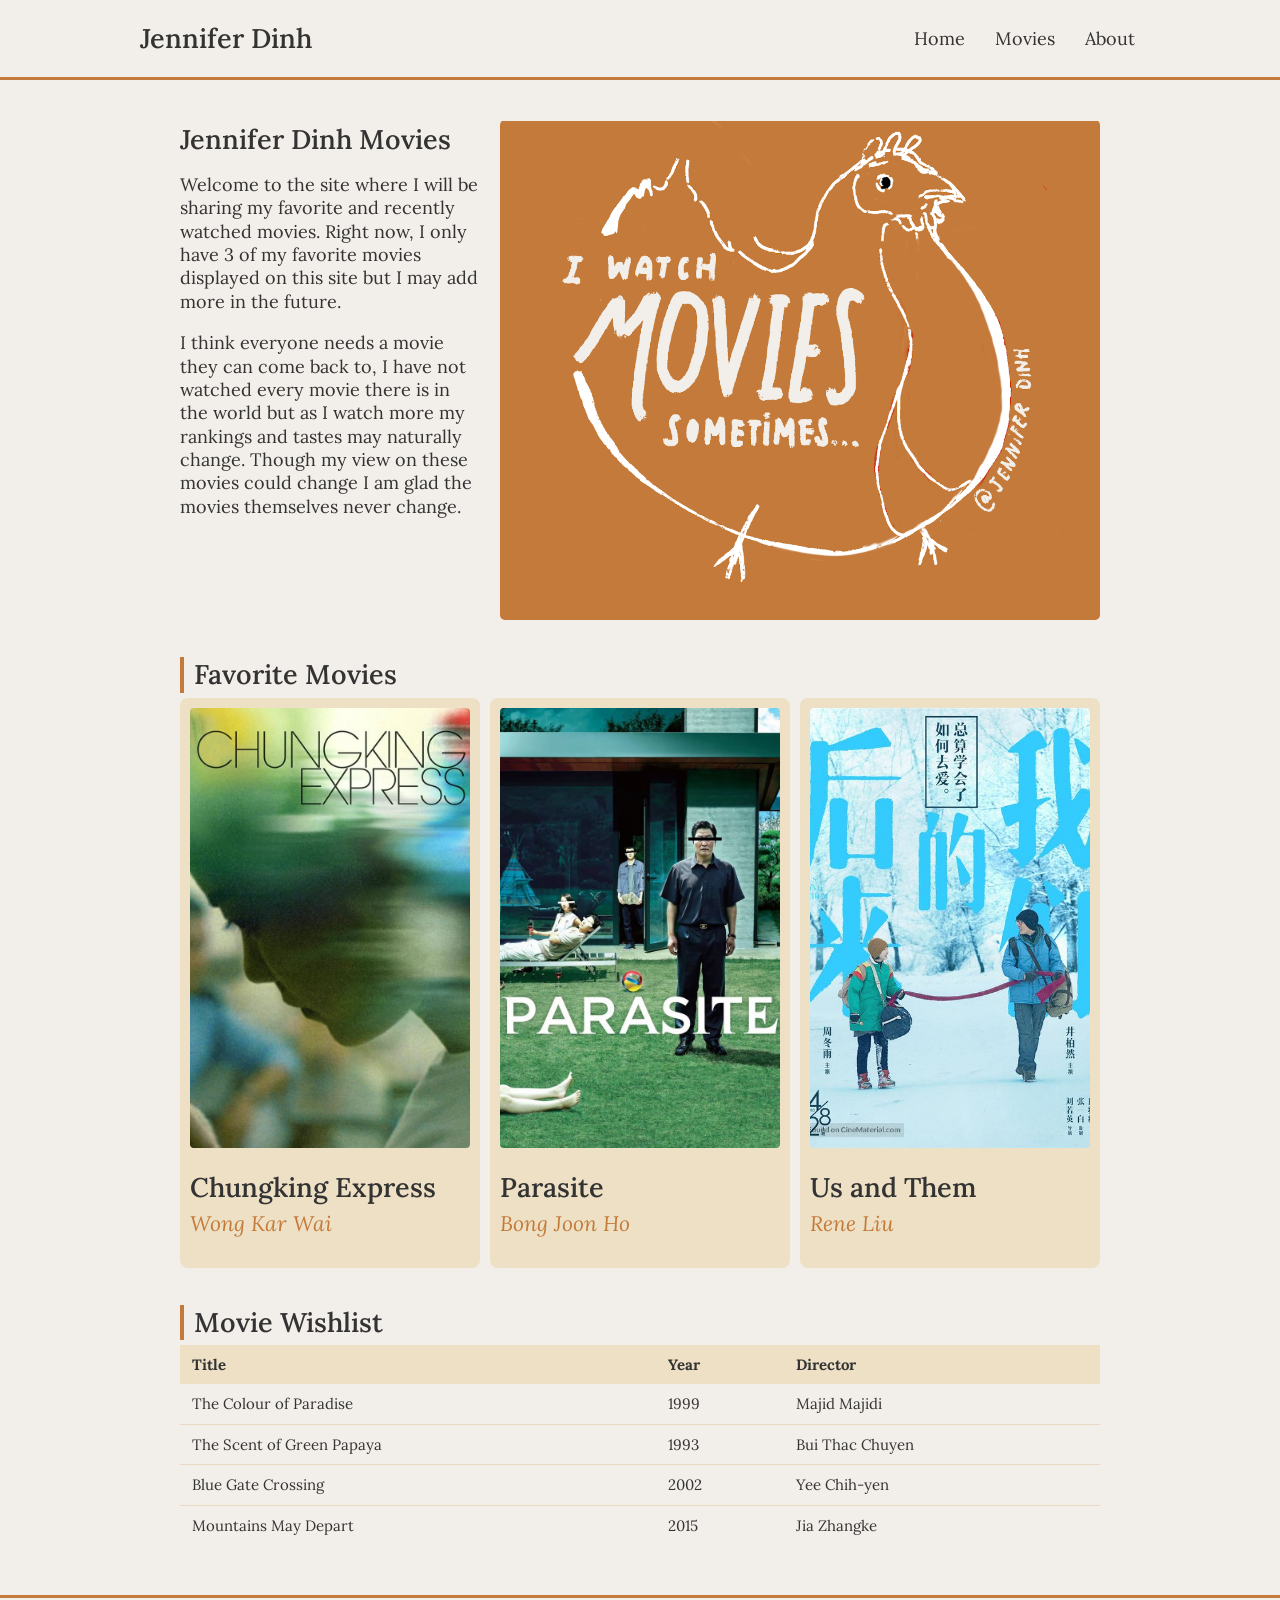
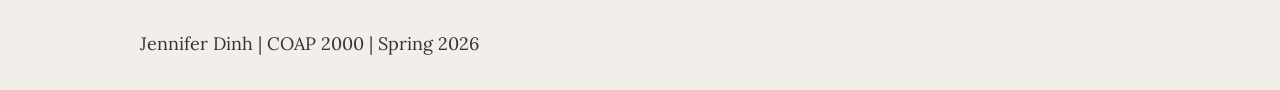
==== index.html @ 3a75ae8d "first commit" ====
<!doctype html>
<html lang="en">
  <head>
    <meta charset="UTF-8" />
    <meta name="viewport" content="width=device-width, initial-scale=1.0" />
    <title>Jennifer Dinh, Home Movie</title>
    <link rel="stylesheet" href="style/styles.css" />
    <link rel="preconnect" href="https://fonts.googleapis.com" />
    <link rel="preconnect" href="https://fonts.gstatic.com" crossorigin />
    <link
      href="https://fonts.googleapis.com/css2?family=Kirang+Haerang&family=Lora:ital,
      wght@0,400..700;1,400..700&family=Playfair+Display:ital,wght@0,400..900;1,400..
      900&family=Roboto:ital,wght@0,100..900;1,100..900&display=swap"
      rel="stylesheet"
    />
  </head>

  <body>
    <header>
      <div class="header-inner">
        <a href="index.html">
          <h2>Jennifer Dinh</h2>
        </a>
        <nav>
          <ul>
            <li><a href="index.html">Home</a></li>
            <li><a href="index.html#movies">Movies</a></li>
            <li><a href="about.html">About</a></li>
          </ul>
        </nav>
      </div>
    </header>

    <main>
      <section class="index-hero">
        <div class="text">
          <h1>Jennifer Dinh Movies</h1>
          <p>
            Welcome to the site where I will be sharing my favorite and recently
            watched movies. Right now, I only have 3 of my favorite movies
            displayed on this site but I may add more in the future.
          </p>
          <p>
            I think everyone needs a movie they can come back to, I have not
            watched every movie there is in the world but as I watch more my
            rankings and tastes may naturally change. Though my view on these
            movies could change I am glad the movies themselves never change.
          </p>
        </div>
        <div class="image">
          <img
            src="images/chickenzodiac.png"
            alt="orange background hand drawn chicken with words I WATCH MOVIES SOMETIMES"
          />
        </div>
      </section>

      <section class="favorite-movies" id="movies">
        <div class="heading"><h2>Favorite Movies</h2></div>

        <div class="grid">
          <a href="movie1.html">
            <div class="movie-card">
              <img
                src="images/ChungkingExpress.jpg"
                alt="Chungking Express movie poster of 
                Faye Wong with colored gradient"
              />
              <h2>Chungking Express</h2>

              <h3 class="subtitle">Wong Kar Wai</h3>
            </div>
          </a>

          <a href="movie2.html">
            <div class="movie-card">
              <img
                src="images/Parasite.jpg"
                alt="Parasite movie poster green lawn covered eyes"
              />
              <h2>Parasite</h2>

              <h3 class="subtitle">Bong Joon Ho</h3>
            </div>
          </a>

          <a href="movie3.html">
            <div class="movie-card">
              <img
                src="images/UsandThem.jpg"
                alt="Us and Them movie poster snowy background blue word overlay"
              />
              <h2>Us and Them</h2>

              <h3 class="subtitle">Rene Liu</h3>
            </div>
          </a>
        </div>
      </section>

      <section class="movie-wishlist"></section>
      <div class="heading"><h2>Movie Wishlist</h2></div>
      <table>
        <tr>
          <th>Title</th>
          <th>Year</th>
          <th>Director</th>
        </tr>
        <tr>
          <td>The Colour of Paradise</td>
          <td>1999</td>
          <td>Majid Majidi</td>
        </tr>
        <tr>
          <td>The Scent of Green Papaya</td>
          <td>1993</td>
          <td>Bui Thac Chuyen</td>
        </tr>
        <tr>
          <td>Blue Gate Crossing</td>
          <td>2002</td>
          <td>Yee Chih-yen</td>
        </tr>
        <tr>
          <td>Mountains May Depart</td>
          <td>2015</td>
          <td>Jia Zhangke</td>
        </tr>
      </table>
    </main>

    <footer>
      <div class="footer-inner">
        <p>Jennifer Dinh | COAP 2000 | Spring 2026</p>
      </div>
    </footer>
  </body>
</html>
---- style/styles.css ----
html {
  box-sizing: border-box;
  scroll-behavior: smooth;
}
*,
*:before,
*:after {
  box-sizing: inherit;
}
body {
  width: 100%;
  min-height: 100vh;
  display: flex;
  flex-direction: column;
  margin: 0 auto;
  font-size: 18px;
  line-height: 1.3;
  color: #333;
  background: #f2eee9;
  font-family: "Lora", serif;
}

main {
  padding-top: 40px;
  max-width: 1000px;
  margin: 0 auto;
  padding: 0 40px;
  flex: 1;
}
h1,
h2,
h3 {
  font-weight: 549;
  margin: 5px 0;
}
h1 {
  line-height: 1.1;
}
a {
  text-decoration: none;
  color: #333;
}
a:hover {
  text-decoration: none;
  opacity: 0.9;
}

.movie-card img,
.favorite-scene-card img,
.about img {
  width: 100%;
  object-fit: cover;
}

.movie-card,
.favorite-scene-card {
  background: #ede0c4;
  padding: 10px;
  border-radius: 8px;
}

/* HEADER & NAV */
header {
  border-bottom: 3px solid #c47a3a;
}
header,
footer {
  color: #f2eee9;
  padding: 1rem 2rem;
}

body > header {
  margin-bottom: 40px;
}

header a,
nav a {
  color: #333;
}
.header-inner,
.footer-inner {
  max-width: 1000px;
  margin: 0 auto;
  display: flex;
  justify-content: space-between;
  align-items: center;
}

header p {
  margin: 5px 0;
  font-size: 20px;
}
nav ul {
  list-style-type: none;
  margin: 0;
  padding: 0;
  display: flex;
}
nav ul li {
  margin: 5px;
}
nav a {
  padding: 20px 0 40px 20px;
  text-decoration: none;
}

/* MAIN */
.heading {
  border-radius: 0;
  border-left: 4px solid #c47a3a;
  padding-left: 10px;
}
.index-hero {
  display: grid;
  grid-template-columns: 1fr 2fr;
  margin-bottom: 2rem;
  gap: 20px;
}

.index-hero img {
  width: 100%;
  height: 500px;
  object-fit: cover;
  object-position: center 1px;
  border-radius: 5px;
}
.favorite-movies h1 {
  font-weight: 549;
}
.grid {
  display: grid;
  grid-template-columns: repeat(3, 1fr);
  gap: 10px;
}

.movie-card {
  height: 570px;
  margin-bottom: 2rem;
}

.movie-card:hover {
  opacity: 0.9;
  box-shadow: 0 8px 24px rgba(0, 0, 0, 0.1);
}

.movie-card img {
  height: 440px;
  margin-bottom: 12px;
  border-radius: 4px;
}

table {
  width: 100%;
  border-collapse: collapse;
  font-size: 15px;
}

th {
  text-align: left;
  padding: 10px 12px;
  background: #ede0c4;
}

td {
  padding: 10px 12px;
  border-bottom: 1px solid #e8d9c0;
}

tr:last-child td {
  border-bottom: none;
}

@media (max-width: 1024px) {
  .grid {
    grid-template-columns: 1fr;
    gap: 20px;
  }

  .movie-card {
    padding: 20px 20px;
    margin-bottom: 20px;
  }
}

/* MOVIE */

.hero {
  display: grid;
  grid-template-columns: 1fr 2fr;
  gap: 20px;
}

.subtitle {
  font-style: italic;
  color: #c47a3a;
  font-weight: normal;
}

.quote {
  display: flex;
  flex-direction: column;
  margin-top: 3rem;
  margin-bottom: 3rem;
  justify-content: center;
  width: 85%;
  background: #ede0c4;
  border-left: 3px solid #c47a3a;

  border-radius: 0 10px 10px 0;
}

.quote1 {
  height: 200px;
}
.quote2 {
  width: 70%;
}
.quote3 {
  height: 150px;
}

.quote h2 {
  font-style: italic;
  padding: 0 30px;
  font-weight: normal;
}

.quote h3 {
  font-weight: normal;
  color: #c47a3a;
  padding-left: 30px;
}
.movie-poster img {
  height: 600px;
}

.scene-grid {
  display: grid;
  grid-template-columns: repeat(2, 1fr);
  gap: 15px;
  margin-top: 20px;
}

.favorite-scenes {
  margin-bottom: 3rem;
}

.favorite-scene-card img {
  height: 280px;
}

.favorite-scene-card p {
  margin-top: 0;
}

iframe {
  width: 100%;
  height: 600px;
  border: none;
  border-radius: 5px;
}
.trailer {
  display: flex;
  flex-direction: column;
  gap: 20px;
  margin-bottom: 3rem;
}
.cast ul {
  display: flex;
  gap: 1rem;
  list-style: none;
  padding: 0;
  flex-wrap: nowrap;
}

.cast li {
  padding: 0 1rem;
  border-left: 1px solid #c47a3a;
}

.cast li:first-child {
  border-left: none;
  padding-left: 0;
}
/* ABOUT */
.about {
  display: flex;
  flex-direction: column;

  gap: 24px;
}
.about img {
  height: 600px;
  border-radius: 5px;
}

/* FOOTER */
footer {
  border-top: 3px solid #c47a3a;
  margin-top: 50px;
}

footer p {
  color: #333;
}
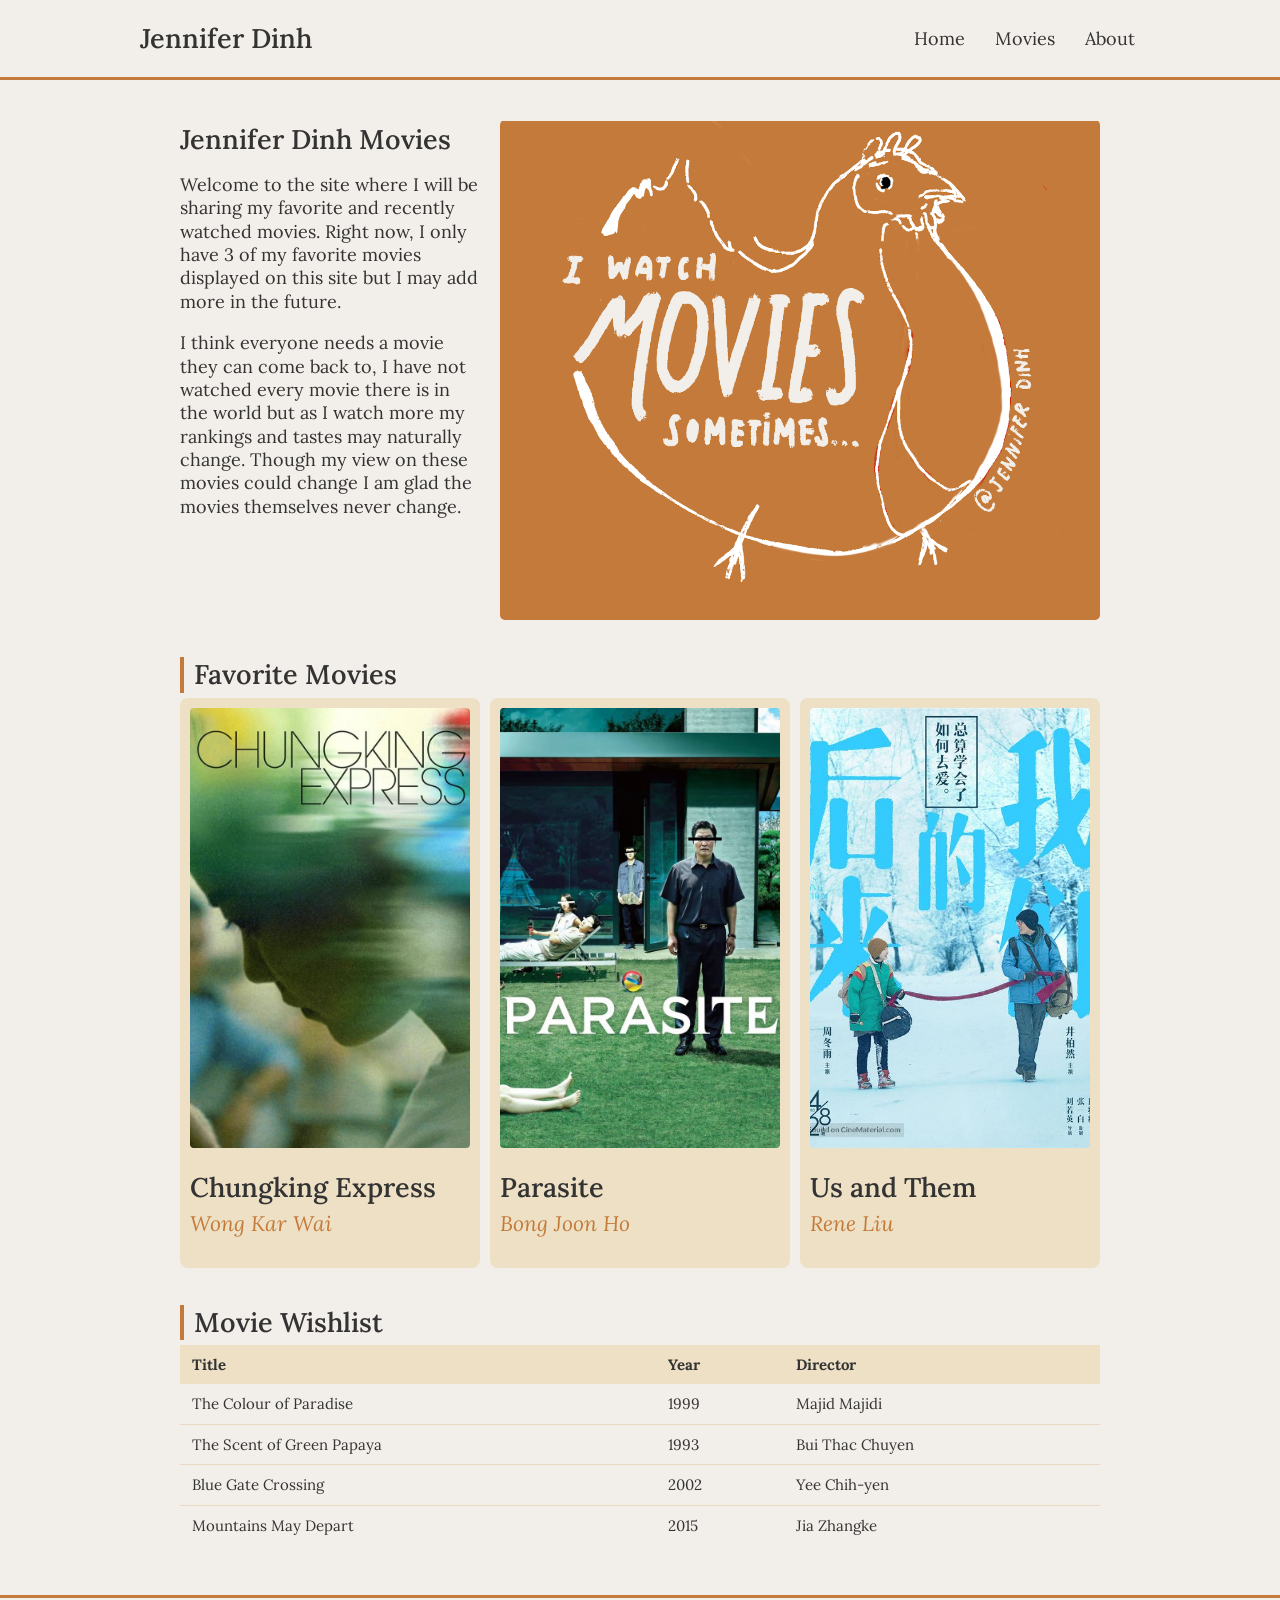
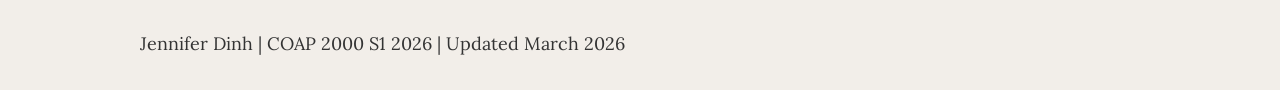
==== commit 7438b408: "footer update" ====
--- a/index.html
+++ b/index.html
@@ -3,7 +3,7 @@
   <head>
     <meta charset="UTF-8" />
     <meta name="viewport" content="width=device-width, initial-scale=1.0" />
-    <title>Jennifer Dinh, Home Movie</title>
+    <title>Jennifer Dinh, Homepage</title>
     <link rel="stylesheet" href="style/styles.css" />
     <link rel="preconnect" href="https://fonts.googleapis.com" />
     <link rel="preconnect" href="https://fonts.gstatic.com" crossorigin />
@@ -131,7 +131,7 @@
 
     <footer>
       <div class="footer-inner">
-        <p>Jennifer Dinh | COAP 2000 | Spring 2026</p>
+        <p>Jennifer Dinh | COAP 2000 S1 2026 | Updated March 2026</p>
       </div>
     </footer>
   </body>
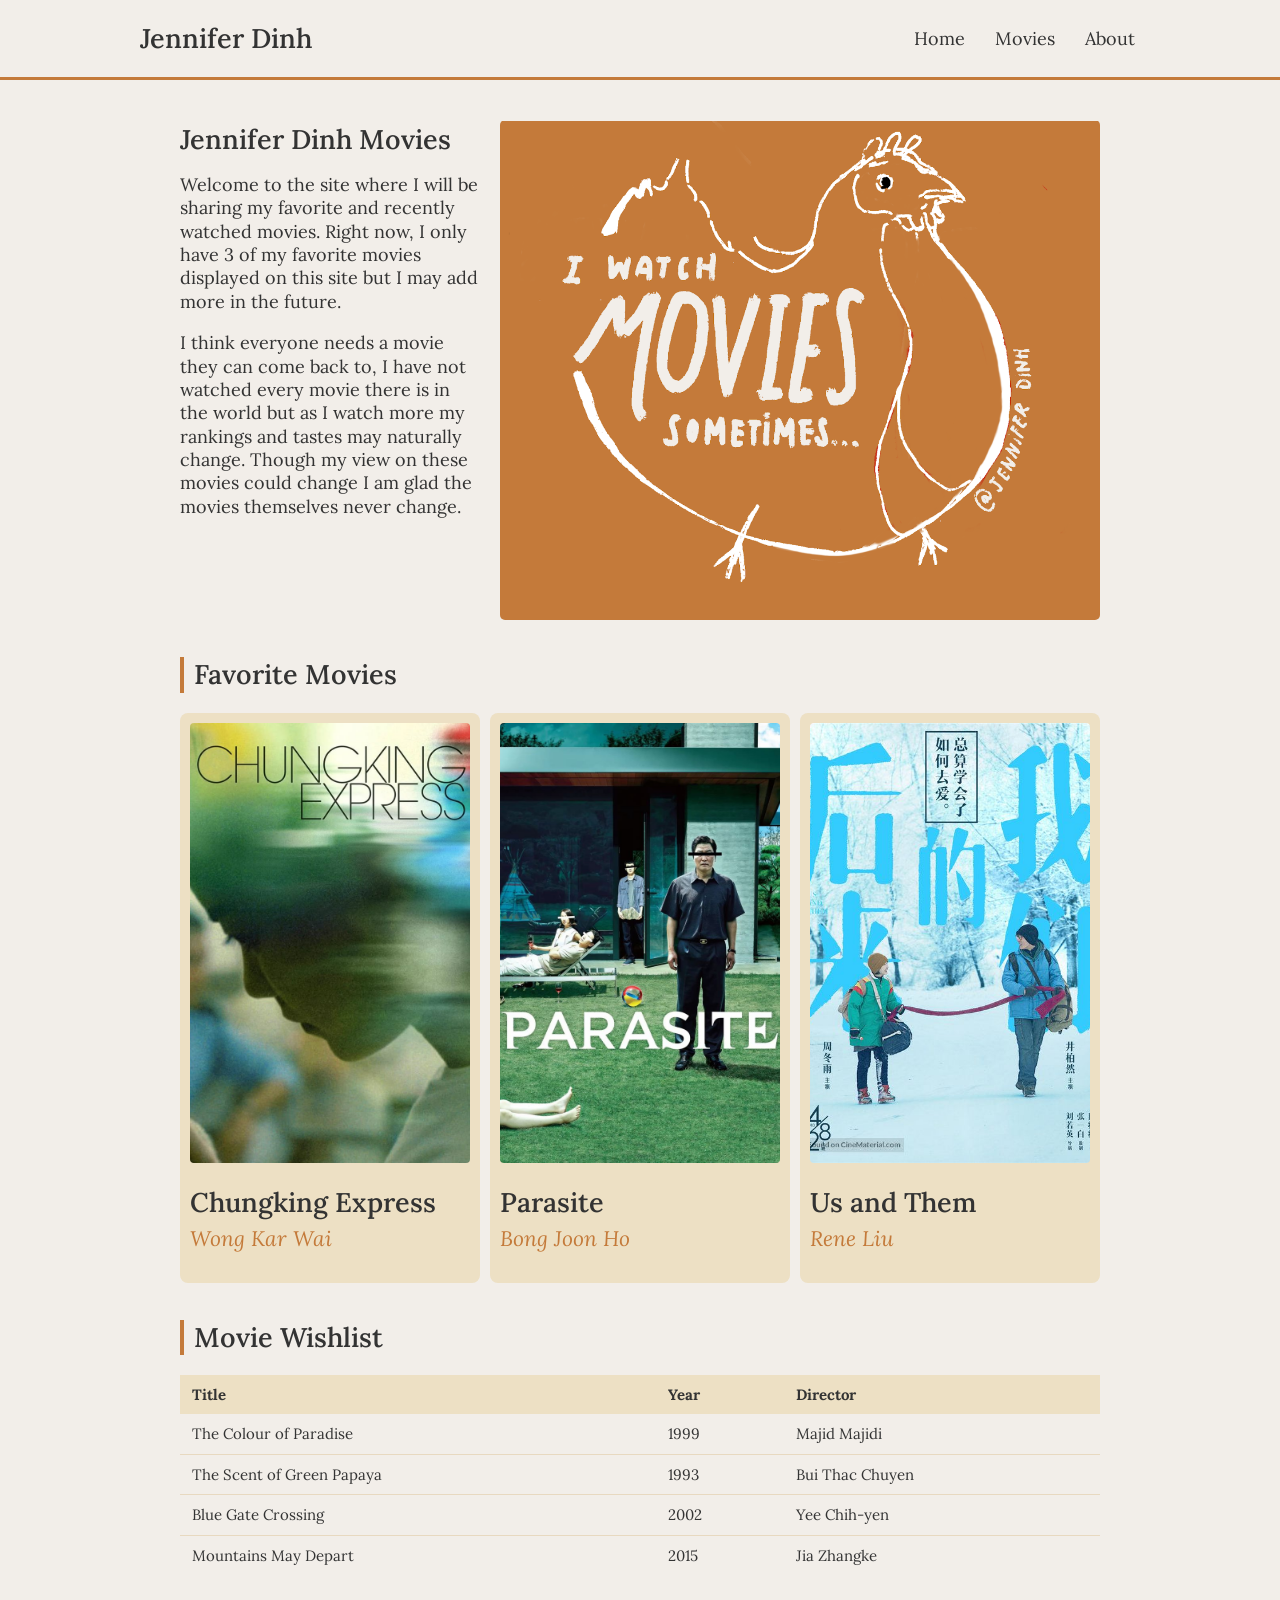
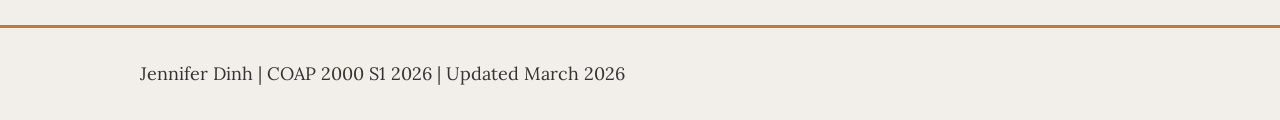
==== commit 96a2041e: "google-font link fix" ====
--- a/index.html
+++ b/index.html
@@ -8,9 +8,7 @@
     <link rel="preconnect" href="https://fonts.googleapis.com" />
     <link rel="preconnect" href="https://fonts.gstatic.com" crossorigin />
     <link
-      href="https://fonts.googleapis.com/css2?family=Kirang+Haerang&family=Lora:ital,
-      wght@0,400..700;1,400..700&family=Playfair+Display:ital,wght@0,400..900;1,400..
-      900&family=Roboto:ital,wght@0,100..900;1,100..900&display=swap"
+      href="https://fonts.googleapis.com/css2?family=Kirang+Haerang&family=Lora:ital,wght@0,400..700;1,400..700&family=Playfair+Display:ital,wght@0,400..900;1,400..900&family=Roboto:ital,wght@0,100..900;1,100..900&display=swap"
       rel="stylesheet"
     />
   </head>
--- a/style/styles.css
+++ b/style/styles.css
@@ -131,6 +131,7 @@
   display: grid;
   grid-template-columns: repeat(3, 1fr);
   gap: 10px;
+  margin-top: 20px;
 }
 
 .movie-card {
@@ -153,6 +154,7 @@
   width: 100%;
   border-collapse: collapse;
   font-size: 15px;
+  margin-top: 20px;
 }
 
 th {
